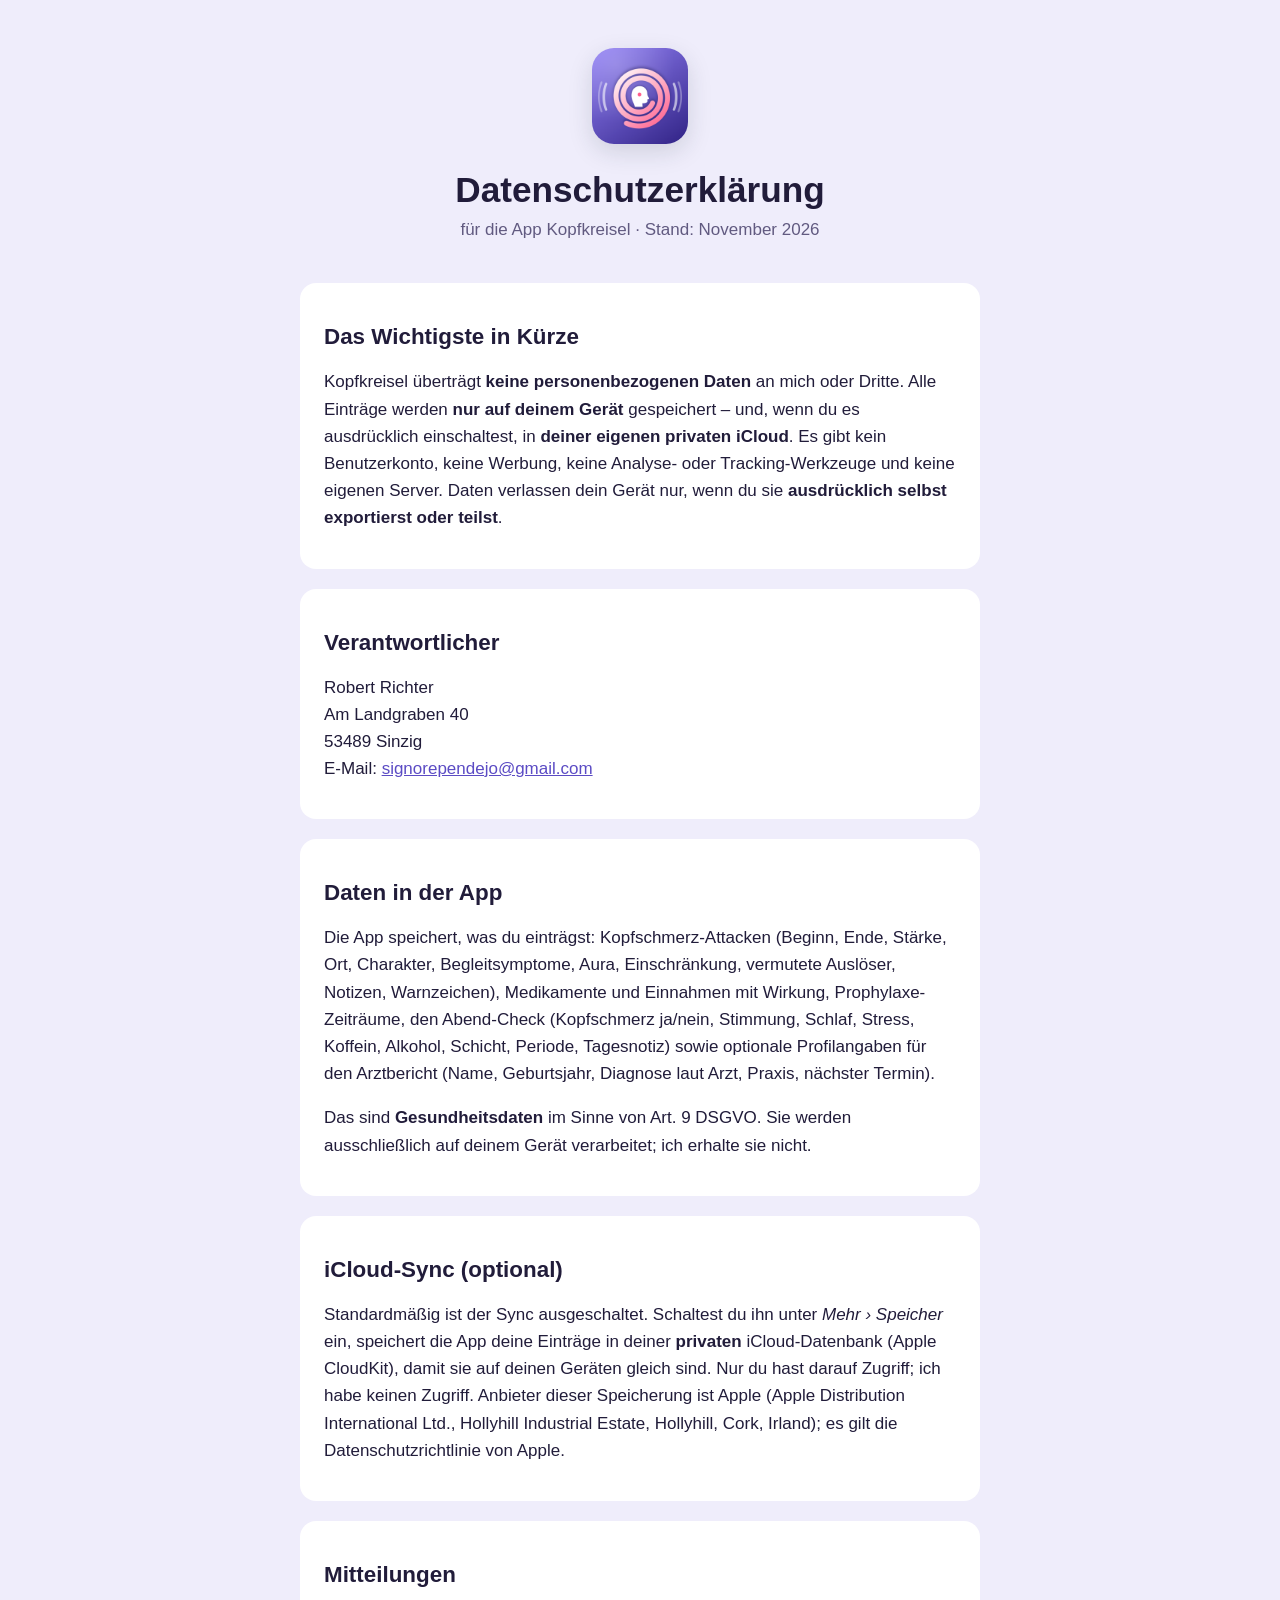
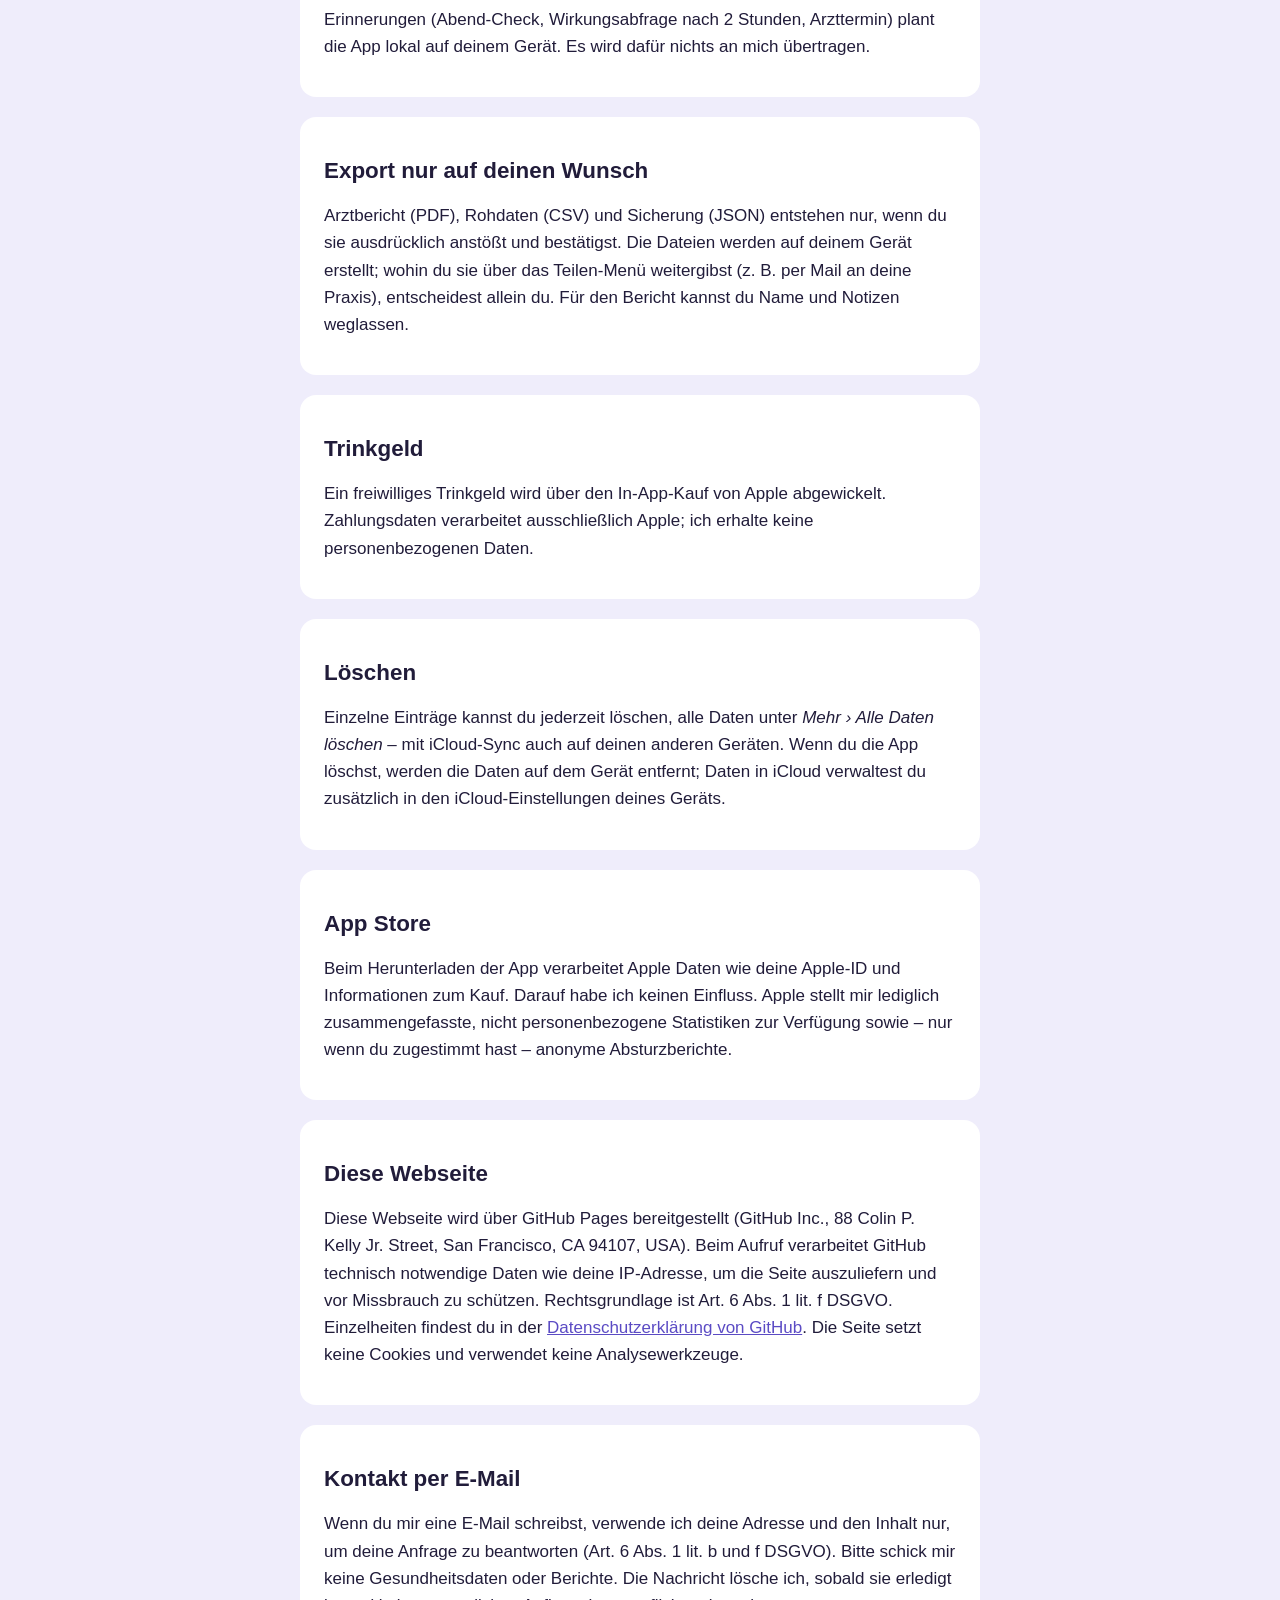
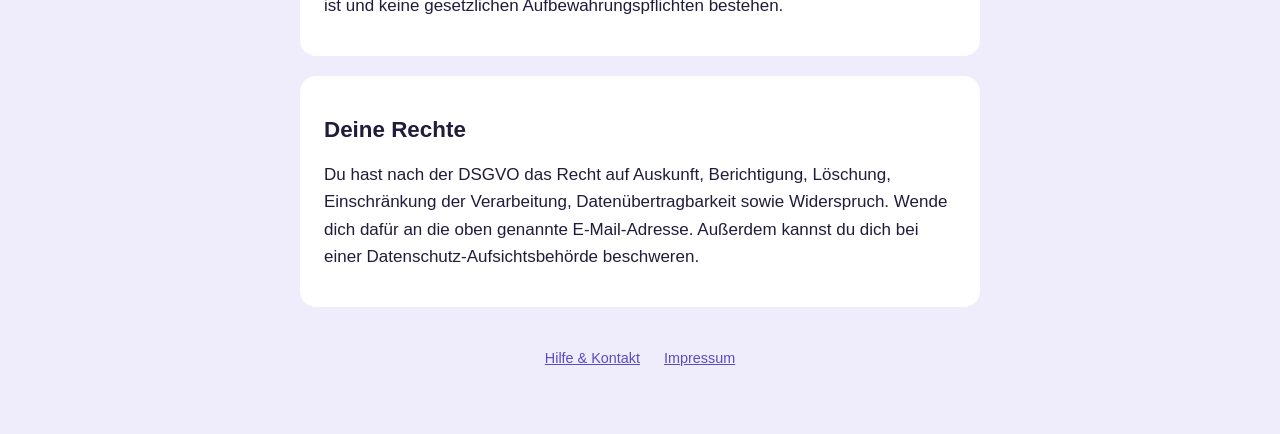
==== datenschutz.html @ 2aa2963f "Webseite: Hilfe, Datenschutz und Impressum Co-Authored-By: Claude Opus 5.5 <noreply@anthropic.com>" ====
<!doctype html>
<html lang="de">
<head>
  <meta charset="utf-8">
  <meta name="viewport" content="width=device-width, initial-scale=1">
  <title>Kopfkreisel – Datenschutz</title>
  <meta name="description" content="Datenschutzerklärung für die App Kopfkreisel.">
  <link rel="icon" href="icon.png">
  <link rel="stylesheet" href="style.css">
</head>
<body>
<main>
  <header>
    <img src="icon.png" alt="App-Icon von Kopfkreisel">
    <h1>Datenschutzerklärung</h1>
    <p class="lead">für die App Kopfkreisel · Stand: November 2026</p>
  </header>

  <section>
    <h2>Das Wichtigste in Kürze</h2>
    <p>Kopfkreisel überträgt <strong>keine personenbezogenen Daten</strong> an mich oder Dritte. Alle Einträge werden <strong>nur auf deinem Gerät</strong> gespeichert – und, wenn du es ausdrücklich einschaltest, in <strong>deiner eigenen privaten iCloud</strong>. Es gibt kein Benutzerkonto, keine Werbung, keine Analyse- oder Tracking-Werkzeuge und keine eigenen Server. Daten verlassen dein Gerät nur, wenn du sie <strong>ausdrücklich selbst exportierst oder teilst</strong>.</p>
  </section>

  <section>
    <h2>Verantwortlicher</h2>
    <p>Robert Richter<br>
      Am Landgraben 40<br>
      53489 Sinzig<br>
      E-Mail: <a href="mailto:signorependejo@gmail.com">signorependejo@gmail.com</a></p>
  </section>

  <section>
    <h2>Daten in der App</h2>
    <p>Die App speichert, was du einträgst: Kopfschmerz-Attacken (Beginn, Ende, Stärke, Ort, Charakter, Begleitsymptome, Aura, Einschränkung, vermutete Auslöser, Notizen, Warnzeichen), Medikamente und Einnahmen mit Wirkung, Prophylaxe-Zeiträume, den Abend-Check (Kopfschmerz ja/nein, Stimmung, Schlaf, Stress, Koffein, Alkohol, Schicht, Periode, Tagesnotiz) sowie optionale Profilangaben für den Arztbericht (Name, Geburtsjahr, Diagnose laut Arzt, Praxis, nächster Termin).</p>
    <p>Das sind <strong>Gesundheitsdaten</strong> im Sinne von Art. 9 DSGVO. Sie werden ausschließlich auf deinem Gerät verarbeitet; ich erhalte sie nicht.</p>
  </section>

  <section>
    <h2>iCloud-Sync (optional)</h2>
    <p>Standardmäßig ist der Sync ausgeschaltet. Schaltest du ihn unter <em>Mehr › Speicher</em> ein, speichert die App deine Einträge in deiner <strong>privaten</strong> iCloud-Datenbank (Apple CloudKit), damit sie auf deinen Geräten gleich sind. Nur du hast darauf Zugriff; ich habe keinen Zugriff. Anbieter dieser Speicherung ist Apple (Apple Distribution International Ltd., Hollyhill Industrial Estate, Hollyhill, Cork, Irland); es gilt die Datenschutzrichtlinie von Apple.</p>
  </section>

  <section>
    <h2>Mitteilungen</h2>
    <p>Erinnerungen (Abend-Check, Wirkungsabfrage nach 2 Stunden, Arzttermin) plant die App lokal auf deinem Gerät. Es wird dafür nichts an mich übertragen.</p>
  </section>

  <section>
    <h2>Export nur auf deinen Wunsch</h2>
    <p>Arztbericht (PDF), Rohdaten (CSV) und Sicherung (JSON) entstehen nur, wenn du sie ausdrücklich anstößt und bestätigst. Die Dateien werden auf deinem Gerät erstellt; wohin du sie über das Teilen-Menü weitergibst (z. B. per Mail an deine Praxis), entscheidest allein du. Für den Bericht kannst du Name und Notizen weglassen.</p>
  </section>

  <section>
    <h2>Trinkgeld</h2>
    <p>Ein freiwilliges Trinkgeld wird über den In-App-Kauf von Apple abgewickelt. Zahlungsdaten verarbeitet ausschließlich Apple; ich erhalte keine personenbezogenen Daten.</p>
  </section>

  <section>
    <h2>Löschen</h2>
    <p>Einzelne Einträge kannst du jederzeit löschen, alle Daten unter <em>Mehr › Alle Daten löschen</em> – mit iCloud-Sync auch auf deinen anderen Geräten. Wenn du die App löschst, werden die Daten auf dem Gerät entfernt; Daten in iCloud verwaltest du zusätzlich in den iCloud-Einstellungen deines Geräts.</p>
  </section>

  <section>
    <h2>App Store</h2>
    <p>Beim Herunterladen der App verarbeitet Apple Daten wie deine Apple-ID und Informationen zum Kauf. Darauf habe ich keinen Einfluss. Apple stellt mir lediglich zusammengefasste, nicht personenbezogene Statistiken zur Verfügung sowie – nur wenn du zugestimmt hast – anonyme Absturzberichte.</p>
  </section>

  <section>
    <h2>Diese Webseite</h2>
    <p>Diese Webseite wird über GitHub Pages bereitgestellt (GitHub Inc., 88 Colin P. Kelly Jr. Street, San Francisco, CA 94107, USA). Beim Aufruf verarbeitet GitHub technisch notwendige Daten wie deine IP-Adresse, um die Seite auszuliefern und vor Missbrauch zu schützen. Rechtsgrundlage ist Art. 6 Abs. 1 lit. f DSGVO. Einzelheiten findest du in der <a href="https://docs.github.com/de/site-policy/privacy-policies/github-general-privacy-statement">Datenschutzerklärung von GitHub</a>. Die Seite setzt keine Cookies und verwendet keine Analysewerkzeuge.</p>
  </section>

  <section>
    <h2>Kontakt per E-Mail</h2>
    <p>Wenn du mir eine E-Mail schreibst, verwende ich deine Adresse und den Inhalt nur, um deine Anfrage zu beantworten (Art. 6 Abs. 1 lit. b und f DSGVO). Bitte schick mir keine Gesundheitsdaten oder Berichte. Die Nachricht lösche ich, sobald sie erledigt ist und keine gesetzlichen Aufbewahrungspflichten bestehen.</p>
  </section>

  <section>
    <h2>Deine Rechte</h2>
    <p>Du hast nach der DSGVO das Recht auf Auskunft, Berichtigung, Löschung, Einschränkung der Verarbeitung, Datenübertragbarkeit sowie Widerspruch. Wende dich dafür an die oben genannte E-Mail-Adresse. Außerdem kannst du dich bei einer Datenschutz-Aufsichtsbehörde beschweren.</p>
  </section>

  <nav class="footer">
    <a href="index.html">Hilfe &amp; Kontakt</a>
    <a href="impressum.html">Impressum</a>
  </nav>
</main>
</body>
</html>
---- style.css ----
:root {
  --bg: #efedfb;
  --card: #ffffff;
  --text: #211c3a;
  --muted: #615a80;
  --accent: #5b4bc4;
  --line: #dcd8f0;
}

@media (prefers-color-scheme: dark) {
  :root {
    --bg: #120f22;
    --card: #1d1933;
    --text: #e6ecee;
    --muted: #9aaeb8;
    --accent: #a596ff;
    --line: #332d4f;
  }
}

* { box-sizing: border-box; }

body {
  margin: 0;
  background: var(--bg);
  color: var(--text);
  font: 17px/1.6 -apple-system, BlinkMacSystemFont, "Helvetica Neue", Arial, sans-serif;
  -webkit-text-size-adjust: 100%;
}

main {
  max-width: 720px;
  margin: 0 auto;
  padding: 48px 20px 64px;
}

header { text-align: center; margin-bottom: 40px; }
header img { width: 96px; height: 96px; border-radius: 22px; box-shadow: 0 8px 24px rgba(34, 49, 58, .15); }

h1, h2 { font-weight: 650; line-height: 1.25; }
h1 { font-size: clamp(1.7rem, 7vw, 2.2rem); margin: 16px 0 4px; overflow-wrap: break-word; hyphens: auto; }
h2 { font-size: 1.4rem; margin: 36px 0 8px; }
h3 { font-size: 1.05rem; margin: 24px 0 4px; }

.lead { color: var(--muted); margin: 0; }

.appstore { display: inline-block; margin-top: 16px; line-height: 0; }
.appstore img { width: 150px; height: 50px; }

section, .card {
  background: var(--card);
  border-radius: 16px;
  padding: 4px 24px 20px;
  margin-bottom: 20px;
}

a { color: var(--accent); }

.note {
  border-left: 3px solid var(--accent);
  padding: 8px 14px;
  background: color-mix(in srgb, var(--accent) 10%, transparent);
  border-radius: 0 10px 10px 0;
}

nav.footer {
  text-align: center;
  margin-top: 40px;
  color: var(--muted);
  font-size: .9rem;
}
nav.footer a { margin: 0 10px; }

.placeholder { background: #fff3c4; color: #5c4a00; padding: 0 4px; border-radius: 4px; }

.badges { display: flex; flex-wrap: wrap; gap: 8px; justify-content: center; margin-top: 14px; }
.badges span { background: color-mix(in srgb, var(--accent) 14%, transparent); color: var(--accent); border-radius: 999px; padding: 2px 12px; font-size: .85rem; font-weight: 600; }
.emergency { border-left: 3px solid #d93a3a; background: color-mix(in srgb, #d93a3a 10%, transparent); padding: 8px 14px; border-radius: 0 10px 10px 0; }
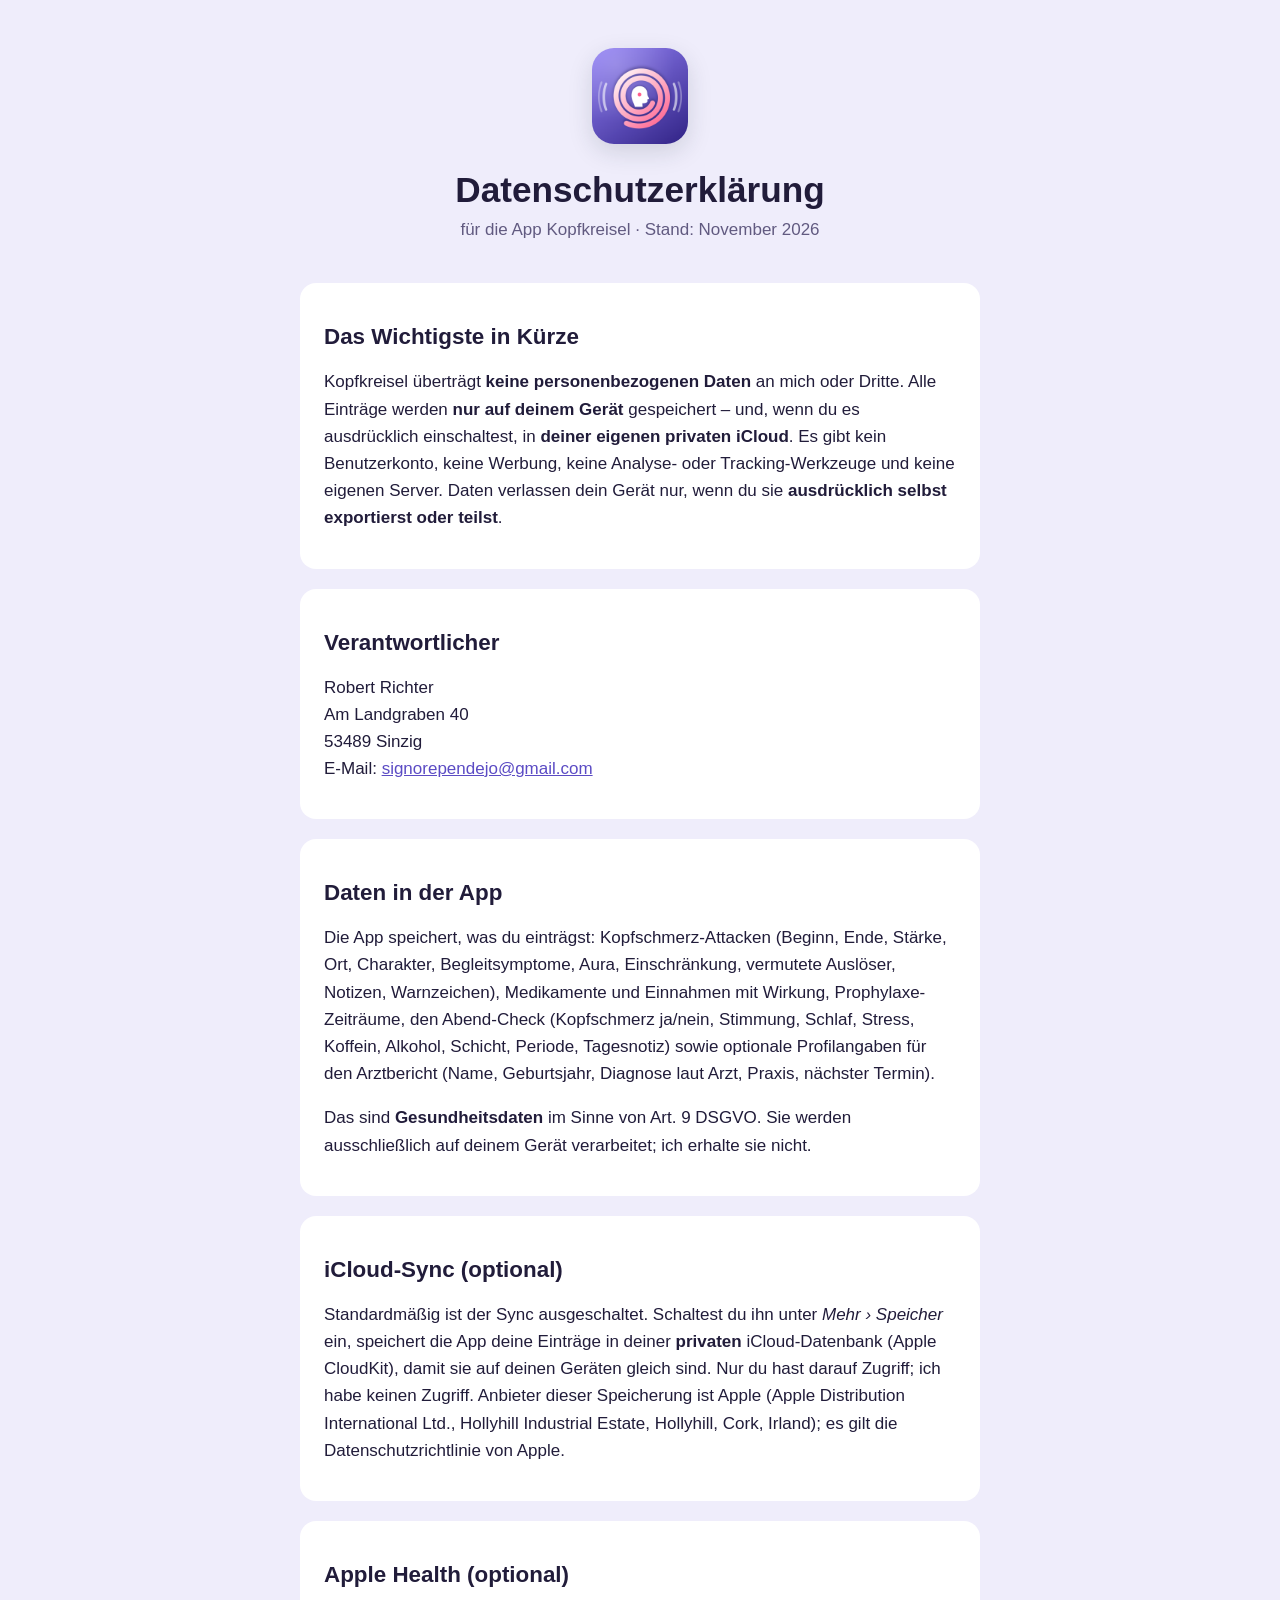
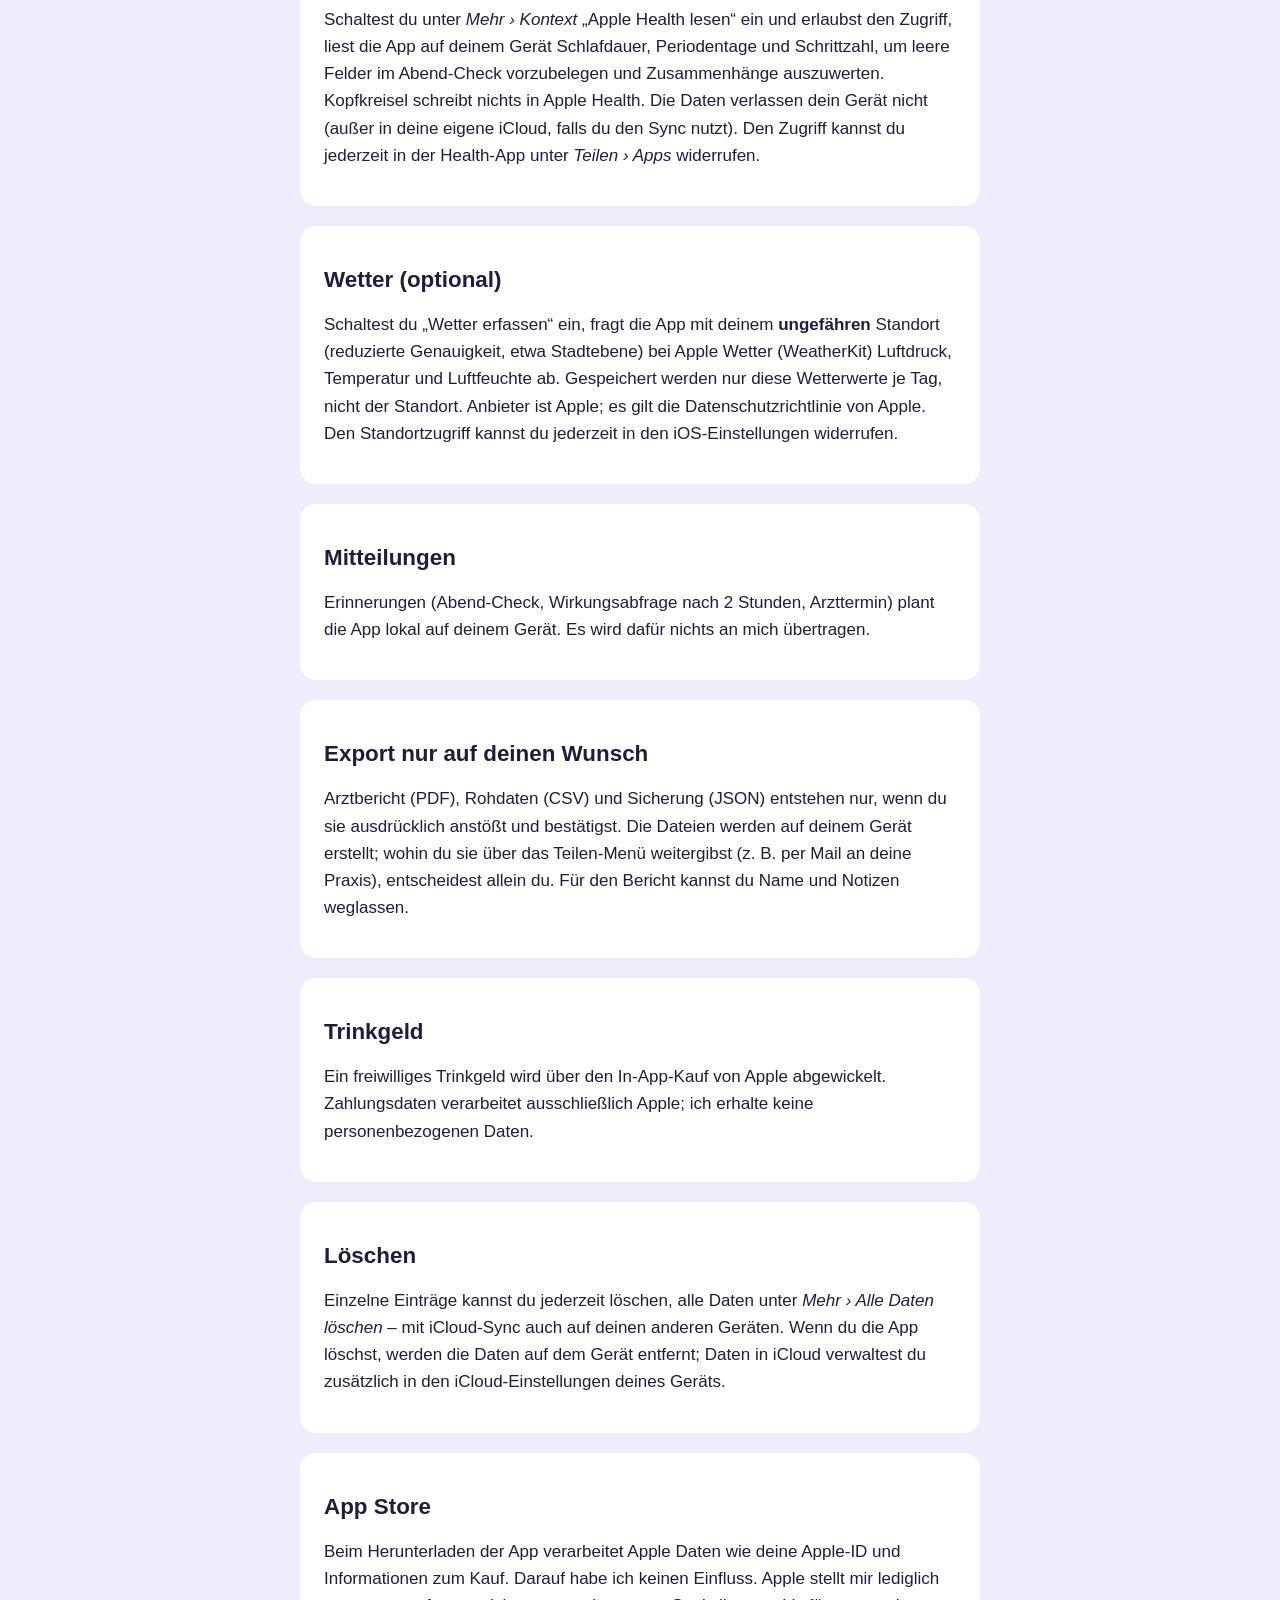
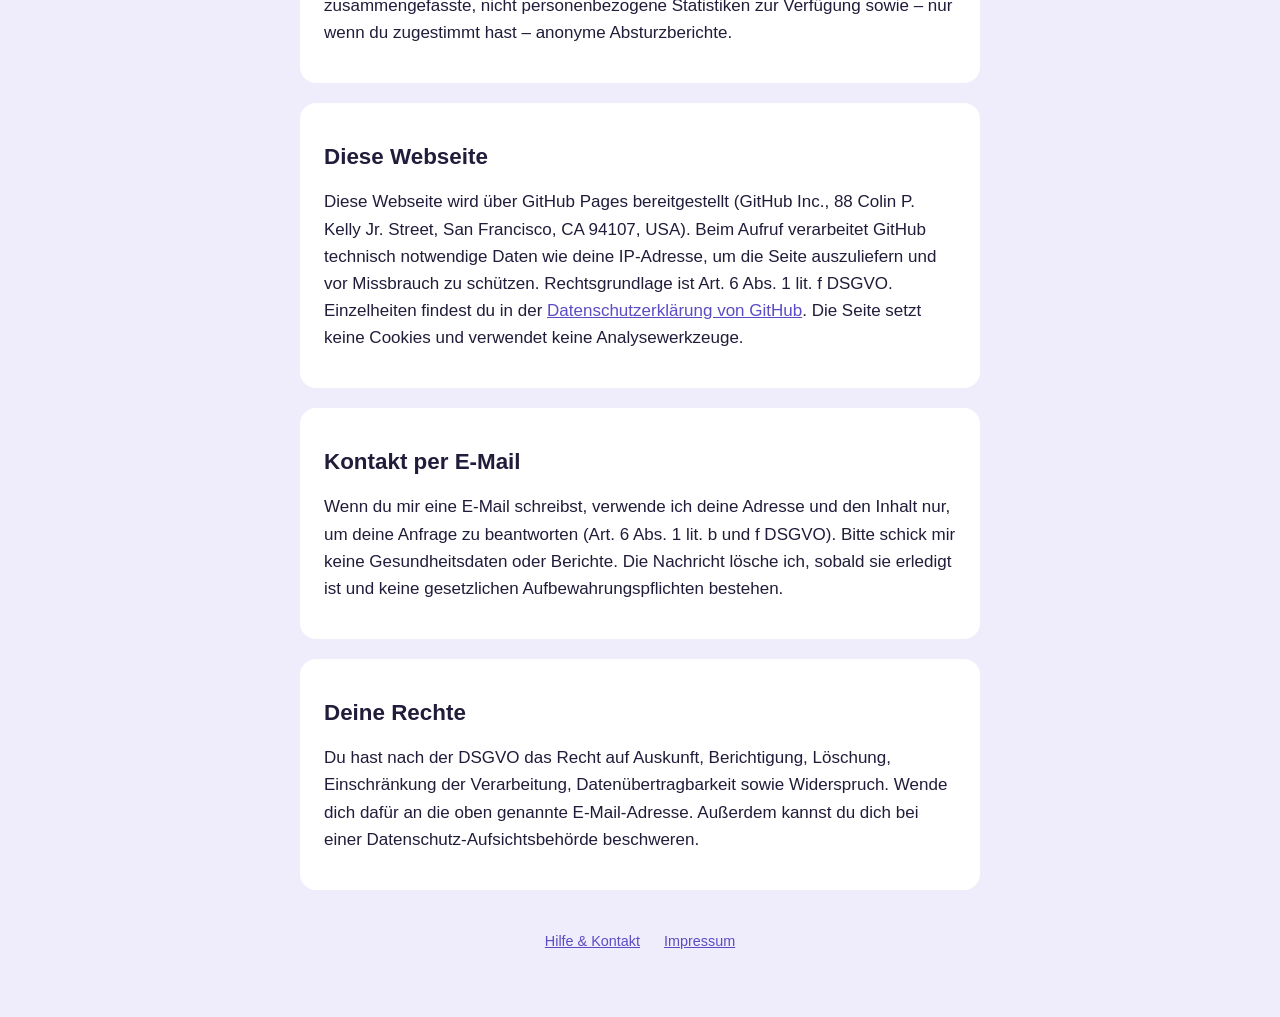
==== commit da46aa41: "Datenschutz: Apple Health und Wetter; FAQ Faktoren Co-Authored-By: Claude Opus 5.5 <noreply@anthropi" ====
--- a/datenschutz.html
+++ b/datenschutz.html
@@ -38,6 +38,16 @@
   <section>
     <h2>iCloud-Sync (optional)</h2>
     <p>Standardmäßig ist der Sync ausgeschaltet. Schaltest du ihn unter <em>Mehr › Speicher</em> ein, speichert die App deine Einträge in deiner <strong>privaten</strong> iCloud-Datenbank (Apple CloudKit), damit sie auf deinen Geräten gleich sind. Nur du hast darauf Zugriff; ich habe keinen Zugriff. Anbieter dieser Speicherung ist Apple (Apple Distribution International Ltd., Hollyhill Industrial Estate, Hollyhill, Cork, Irland); es gilt die Datenschutzrichtlinie von Apple.</p>
+  </section>
+
+  <section>
+    <h2>Apple Health (optional)</h2>
+    <p>Schaltest du unter <em>Mehr › Kontext</em> „Apple Health lesen“ ein und erlaubst den Zugriff, liest die App auf deinem Gerät Schlafdauer, Periodentage und Schrittzahl, um leere Felder im Abend-Check vorzubelegen und Zusammenhänge auszuwerten. Kopfkreisel schreibt nichts in Apple Health. Die Daten verlassen dein Gerät nicht (außer in deine eigene iCloud, falls du den Sync nutzt). Den Zugriff kannst du jederzeit in der Health-App unter <em>Teilen › Apps</em> widerrufen.</p>
+  </section>
+
+  <section>
+    <h2>Wetter (optional)</h2>
+    <p>Schaltest du „Wetter erfassen“ ein, fragt die App mit deinem <strong>ungefähren</strong> Standort (reduzierte Genauigkeit, etwa Stadtebene) bei Apple Wetter (WeatherKit) Luftdruck, Temperatur und Luftfeuchte ab. Gespeichert werden nur diese Wetterwerte je Tag, nicht der Standort. Anbieter ist Apple; es gilt die Datenschutzrichtlinie von Apple. Den Standortzugriff kannst du jederzeit in den iOS-Einstellungen widerrufen.</p>
   </section>
 
   <section>
